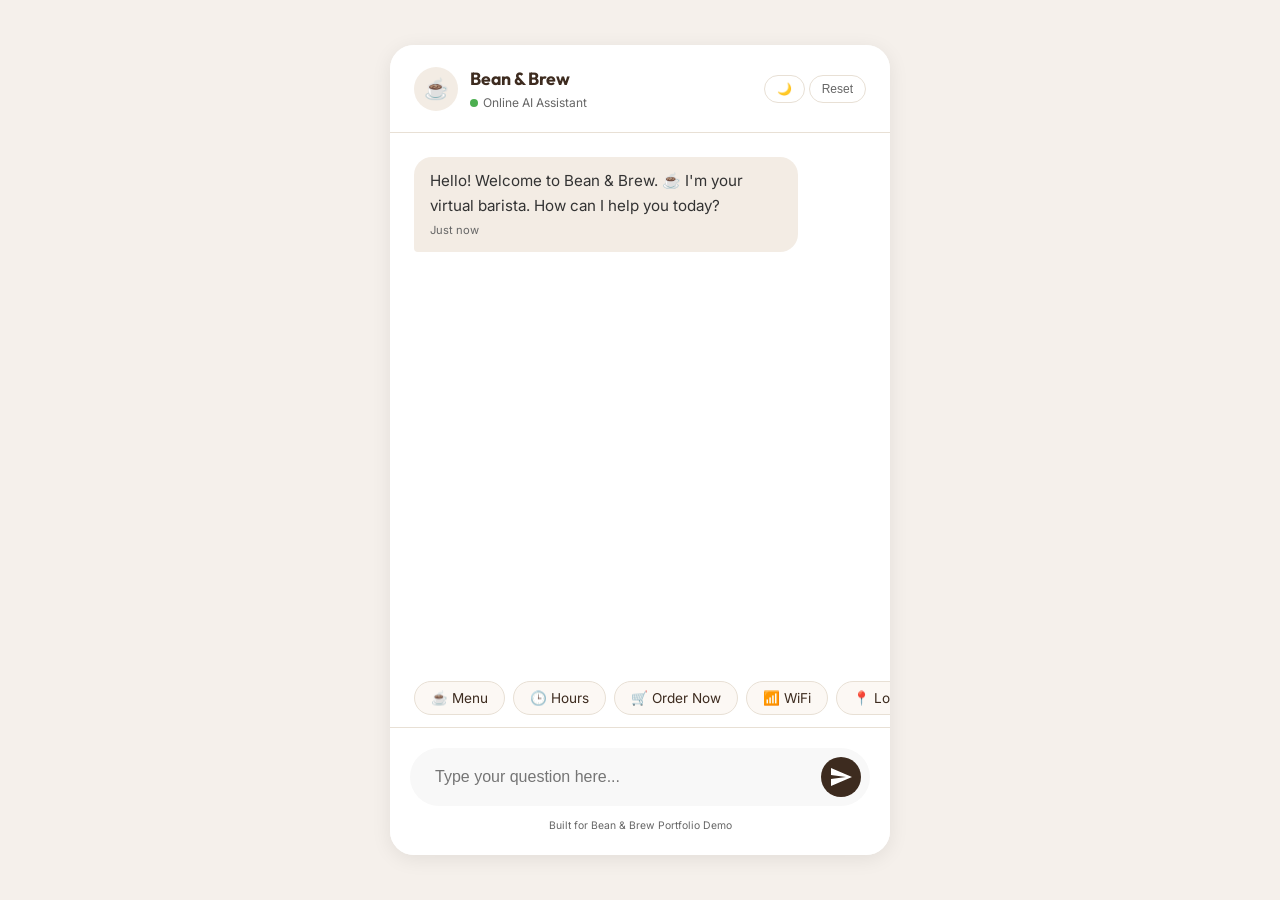
==== index.html @ 19f119d4 "Moved Everything back a level" ====
<!DOCTYPE html>
<html lang="en">

<head>
    <meta charset="UTF-8">
    <meta name="viewport" content="width=device-width, initial-scale=1.0">
    <title>Bean & Brew | AI Barista</title>
    <link rel="stylesheet" href="style.css">
    <!-- Google Fonts for a premium look -->
    <link rel="preconnect" href="https://fonts.googleapis.com">
    <link rel="preconnect" href="https://fonts.gstatic.com" crossorigin>
    <link
        href="https://fonts.googleapis.com/css2?family=Inter:wght@400;500;600&family=Outfit:wght@400;600;700&display=swap"
        rel="stylesheet">
</head>

<body>
    <div class="app-container">
        <!-- Main Chat Container -->
        <main class="chat-container">
            <!-- Header Section -->
            <header class="chat-header">
                <div class="shop-info">
                    <div class="logo-circle">☕</div>
                    <div>
                        <h1>Bean & Brew</h1>
                        <p class="status"><span class="status-dot"></span> Online AI Assistant</p>
                    </div>
                </div>
                <div class="header-actions">
                    <button id="theme-toggle" title="Switch to Dark Roast">🌙</button>
                    <button id="clear-chat" title="Clear Chat">Reset</button>
                </div>

            </header>

            <!-- Messages List -->
            <section id="chat-messages" class="messages-area">
                <!-- Sample welcome message -->
                <div class="message bot-message">
                    <div class="message-content">
                        Hello! Welcome to Bean & Brew. ☕ I'm your virtual barista. How can I help you today?
                    </div>
                    <span class="timestamp">Just now</span>
                </div>
            </section>

            <!-- Quick Action Buttons -->
            <div class="suggestions-container">
                <button class="suggestion-btn" data-query="Can I see the menu?">☕ Menu</button>
                <button class="suggestion-btn" data-query="What are your hours?">🕒 Hours</button>
                <button class="suggestion-btn" data-query="Can I place an order?">🛒 Order Now</button>
                <button class="suggestion-btn" data-query="What is the WiFi password?">📶 WiFi</button>

                <button class="suggestion-btn" data-query="Where are you located?">📍 Location</button>
            </div>

            <!-- Input Section -->

            <footer class="input-area">
                <form id="chat-form" class="input-wrapper">
                    <input type="text" id="user-input" placeholder="Type your question here..." autocomplete="off">
                    <button type="submit" id="send-btn">
                        <svg viewBox="0 0 24 24" width="24" height="24">
                            <path fill="currentColor" d="M2.01 21L23 12 2.01 3 2 10l15 2-15 2z"></path>
                        </svg>
                    </button>
                </form>
                <p class="credits">Built for Bean & Brew Portfolio Demo</p>
            </footer>
        </main>
    </div>

    <!-- JavaScript - will be created in Phase 3 -->
    <script src="app.js"></script>
</body>

</html>
---- style.css ----
/* 
  BEAN & BREW - STYLING 
  Color Palette: 
  - Espresso: #3d2b1f
  - Cream: #fcf8f4
  - Forest: #2d4739
  - Gold: #c4a484
*/

:root {
    --primary-color: #3d2b1f;
    --accent-color: #2d4739;
    --bg-color: #fcf8f4;
    --white: #ffffff;
    --text-main: #333333;
    --text-muted: #666666;
    --border-color: #e8e0d5;
    --shadow: 0 4px 20px rgba(0, 0, 0, 0.08);
    --bot-msg-bg: #f3ece4;
    --user-msg-bg: #3d2b1f;
}

body.dark-mode {
    --primary-color: #f7e8d8;
    --accent-color: #8fb19f;
    --bg-color: #1a1a1a;
    --white: #262626;
    --text-main: #e0e0e0;
    --text-muted: #a0a0a0;
    --border-color: #3d2b1f;
    --bot-msg-bg: #2d2d2d;
    --user-msg-bg: #4a3728;
    background-color: #121212;
}

* {

    margin: 0;
    padding: 0;
    box-sizing: border-box;
}

body {
    font-family: 'Inter', sans-serif;
    background-color: #f5f0eb;
    color: var(--text-main);
    height: 100vh;
    display: flex;
    justify-content: center;
    align-items: center;
    line-height: 1.6;
}

h1,
h2,
h3 {
    font-family: 'Outfit', sans-serif;
}

.app-container {
    width: 100%;
    max-width: 500px;
    height: 90vh;
    background: var(--white);
    border-radius: 24px;
    box-shadow: var(--shadow);
    overflow: hidden;
    position: relative;
    display: flex;
    flex-direction: column;
}

.chat-container {
    display: flex;
    flex-direction: column;
    height: 100%;
    width: 100%;
}


/* HEADER */
.chat-header {
    padding: 20px 24px;
    background: var(--white);
    border-bottom: 1px solid var(--border-color);
    display: flex;
    justify-content: space-between;
    align-items: center;
    z-index: 10;
}

.shop-info {
    display: flex;
    align-items: center;
    gap: 12px;
}

.logo-circle {
    width: 44px;
    height: 44px;
    background: var(--bot-msg-bg);
    border-radius: 50%;
    display: flex;
    justify-content: center;
    align-items: center;
    font-size: 20px;
}

.chat-header h1 {
    font-size: 1.1rem;
    font-weight: 700;
    color: var(--primary-color);
}

.status {
    font-size: 0.75rem;
    color: var(--text-muted);
    display: flex;
    align-items: center;
    gap: 5px;
}

.status-dot {
    width: 8px;
    height: 8px;
    background: #4caf50;
    border-radius: 50%;
}

#clear-chat,
#theme-toggle {
    padding: 6px 12px;
    border-radius: 20px;
    border: 1px solid var(--border-color);
    background: transparent;
    font-size: 0.75rem;
    color: var(--text-muted);
    cursor: pointer;
    transition: all 0.2s;
}

#clear-chat:hover,
#theme-toggle:hover {
    background: var(--bot-msg-bg);
    color: var(--primary-color);
}


/* MESSAGES AREA */
.messages-area {
    flex: 1;
    overflow-y: auto;
    padding: 24px;
    display: flex;
    flex-direction: column;
    gap: 16px;
    scroll-behavior: smooth;
}

/* MESSAGE BUBBLES */
.message {
    max-width: 85%;
    padding: 12px 16px;
    border-radius: 18px;
    font-size: 0.95rem;
    position: relative;
    animation: fadeIn 0.3s ease-out;
}

.bot-message {
    align-self: flex-start;
    background-color: var(--bot-msg-bg);
    color: var(--text-main);
    border-bottom-left-radius: 4px;
}

.user-message {
    align-self: flex-end;
    background-color: var(--user-msg-bg);
    color: var(--white);
    border-bottom-right-radius: 4px;
}

.timestamp {
    font-size: 0.7rem;
    color: var(--text-muted);
    margin-top: 4px;
    display: block;
}

.user-message .timestamp {
    color: rgba(255, 255, 255, 0.7);
    text-align: right;
}

/* SUGGESTIONS AREA */
.suggestions-container {
    display: flex;
    gap: 8px;
    padding: 0 24px 12px 24px;
    /* Balanced side padding */
    overflow-x: auto;
    scroll-behavior: smooth;
    -webkit-overflow-scrolling: touch;
    /* Smooth scroll for iOS */
}

/* Ensure the last button has space at the end of the scroll */
.suggestions-container::after {
    content: '';
    padding-right: 16px;
}

/* Added a subtle, themed scrollbar for better UX */
.suggestions-container::-webkit-scrollbar {
    height: 4px;
}

.suggestions-container::-webkit-scrollbar-track {
    background: transparent;
}

.suggestions-container::-webkit-scrollbar-thumb {
    background: var(--border-color);
    border-radius: 10px;
}


.suggestion-btn {
    white-space: nowrap;
    padding: 8px 16px;
    background: var(--bg-color);
    border: 1px solid var(--border-color);
    border-radius: 20px;
    font-size: 0.85rem;
    color: var(--primary-color);
    cursor: pointer;
    transition: all 0.2s;
    font-family: 'Inter', sans-serif;
}

.suggestion-btn:hover {
    background: var(--bot-msg-bg);
    border-color: var(--primary-color);
}

/* INPUT AREA */

.input-area {
    padding: 20px;
    background: var(--white);
    border-top: 1px solid var(--border-color);
}

.input-wrapper {
    display: flex;
    background: #f8f8f8;
    padding: 8px;
    border-radius: 30px;
    align-items: center;
    border: 1px solid transparent;
    transition: border 0.3s;
}

.input-wrapper:focus-within {
    border-color: var(--gold);
    background: var(--white);
}

#user-input {
    flex: 1;
    border: none;
    background: transparent;
    padding: 8px 16px;
    outline: none;
    font-size: 1rem;
}

#send-btn {
    background: var(--primary-color);
    color: var(--white);
    border: none;
    width: 40px;
    height: 40px;
    border-radius: 50%;
    display: flex;
    justify-content: center;
    align-items: center;
    cursor: pointer;
    transition: transform 0.2s;
}

#send-btn:hover {
    transform: scale(1.05);
}

.credits {
    text-align: center;
    font-size: 0.65rem;
    color: var(--text-muted);
    margin-top: 12px;
}

/* TYPING INDICATOR */
.typing-indicator {
    display: flex;
    gap: 4px;
    padding: 4px 0;
}

.typing-indicator span {
    width: 8px;
    height: 8px;
    background-color: var(--text-muted);
    border-radius: 50%;
    display: inline-block;
    opacity: 0.4;
    animation: typing 1s infinite alternate;
}

.typing-indicator span:nth-child(2) {
    animation-delay: 0.2s;
}

.typing-indicator span:nth-child(3) {
    animation-delay: 0.4s;
}

@keyframes typing {
    from {
        opacity: 0.4;
        transform: scale(1);
    }

    to {
        opacity: 1;
        transform: scale(1.2);
    }
}

/* ANIMATIONS */
@keyframes fadeIn {
    from {
        opacity: 0;
        transform: translateY(10px);
    }

    to {
        opacity: 1;
        transform: translateY(0);
    }
}


/* MOBILE RESPONSIVENESS */
@media (max-width: 600px) {
    .app-container {
        height: 100vh;
        border-radius: 0;
    }
}
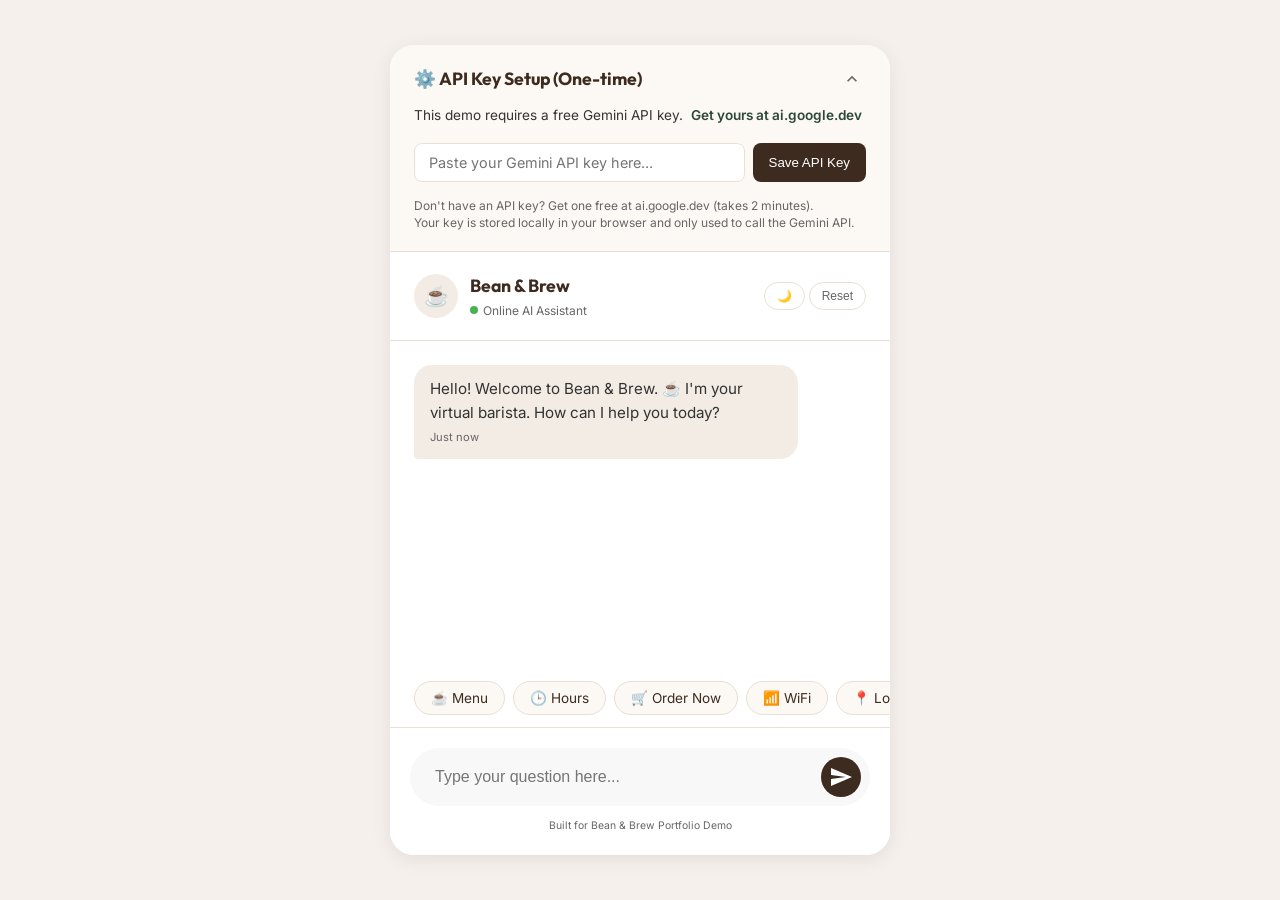
==== commit a7fdb3be: "Making UI Changes for API Key" ====
--- a/index.html
+++ b/index.html
@@ -16,6 +16,25 @@
 
 <body>
     <div class="app-container">
+        <!-- API Key Setup Section -->
+        <div id="api-setup-section" class="api-setup-card">
+            <div class="api-setup-header">
+                <h2>⚙️ API Key Setup (One-time)</h2>
+                <button type="button" id="minimize-api-btn" class="minimize-btn" title="Minimize">
+                    <svg viewBox="0 0 24 24" width="20" height="20">
+                        <path fill="currentColor" d="M7.41 15.41L12 10.83l4.59 4.58L18 14l-6-6-6 6z"></path>
+                    </svg>
+                </button>
+            </div>
+            <p>This demo requires a free Gemini API key. <a href="https://ai.google.dev" target="_blank" class="api-link-btn">Get yours at ai.google.dev</a></p>
+            <div class="api-input-group">
+                <input type="password" id="api-key-input" placeholder="Paste your Gemini API key here..." autocomplete="off">
+                <button id="save-api-key-btn">Save API Key</button>
+            </div>
+            <p class="api-security-note">Don't have an API key? Get one free at ai.google.dev (takes 2 minutes).<br>Your key is stored locally in your browser and only used to call the Gemini API.</p>
+            <p id="api-key-status" class="api-status hidden">✅ API key saved!</p>
+        </div>
+
         <!-- Main Chat Container -->
         <main class="chat-container">
             <!-- Header Section -->
--- a/style.css
+++ b/style.css
@@ -18,6 +18,7 @@
     --shadow: 0 4px 20px rgba(0, 0, 0, 0.08);
     --bot-msg-bg: #f3ece4;
     --user-msg-bg: #3d2b1f;
+    --gold: #c4a484;
 }
 
 body.dark-mode {
@@ -31,6 +32,7 @@
     --bot-msg-bg: #2d2d2d;
     --user-msg-bg: #4a3728;
     background-color: #121212;
+    --gold: #d4b494;
 }
 
 * {
@@ -73,7 +75,8 @@
 .chat-container {
     display: flex;
     flex-direction: column;
-    height: 100%;
+    flex: 1;
+    overflow: hidden;
     width: 100%;
 }
 
@@ -358,4 +361,157 @@
         height: 100vh;
         border-radius: 0;
     }
+}
+
+/* API SETUP SECTION */
+.api-setup-card {
+    background: var(--bg-color);
+    border-bottom: 1px solid var(--border-color);
+    padding: 20px 24px;
+    display: flex;
+    flex-direction: column;
+    gap: 12px;
+    transition: all 0.3s ease;
+}
+
+.api-setup-card.collapsed {
+    padding: 10px 24px;
+    cursor: pointer;
+    opacity: 0.7;
+}
+
+.api-setup-card.collapsed:hover {
+    opacity: 1;
+    background: var(--bot-msg-bg);
+}
+
+.api-setup-card.collapsed > *:not(.api-setup-header) {
+    display: none;
+}
+
+.api-setup-card.collapsed .api-setup-header h2 {
+    font-size: 0.9rem;
+    display: flex;
+    justify-content: space-between;
+    align-items: center;
+    margin: 0;
+}
+
+.api-setup-card.collapsed .api-setup-header h2::after {
+    content: "✅ Key Saved (Click to edit)";
+    font-size: 0.8rem;
+    color: #4caf50;
+    font-weight: normal;
+}
+
+.api-setup-card.collapsed .minimize-btn {
+    display: none;
+}
+
+.api-setup-header {
+    display: flex;
+    justify-content: space-between;
+    align-items: center;
+    width: 100%;
+}
+
+.api-setup-card h2 {
+    font-size: 1.1rem;
+    color: var(--primary-color);
+    margin: 0;
+}
+
+.minimize-btn {
+    background: transparent;
+    border: none;
+    color: var(--text-muted);
+    cursor: pointer;
+    border-radius: 50%;
+    width: 28px;
+    height: 28px;
+    display: flex;
+    justify-content: center;
+    align-items: center;
+    transition: background 0.2s;
+}
+
+.minimize-btn:hover {
+    background: rgba(0,0,0,0.05);
+}
+
+body.dark-mode .minimize-btn:hover {
+    background: rgba(255,255,255,0.1);
+}
+
+.api-setup-card p {
+    font-size: 0.85rem;
+    color: var(--text-main);
+}
+
+.api-link-btn {
+    display: inline-block;
+    color: var(--accent-color);
+    font-weight: 600;
+    text-decoration: none;
+    margin-left: 4px;
+}
+
+.api-link-btn:hover {
+    text-decoration: underline;
+}
+
+.api-input-group {
+    display: flex;
+    gap: 8px;
+    margin-top: 4px;
+}
+
+#api-key-input {
+    flex: 1;
+    padding: 10px 14px;
+    border: 1px solid var(--border-color);
+    border-radius: 8px;
+    font-size: 0.9rem;
+    outline: none;
+    font-family: 'Inter', sans-serif;
+    background: var(--white);
+    color: var(--text-main);
+    transition: border 0.3s;
+}
+
+#api-key-input:focus {
+    border-color: var(--primary-color);
+}
+
+#save-api-key-btn {
+    padding: 10px 16px;
+    background: var(--primary-color);
+    color: var(--white);
+    border: none;
+    border-radius: 8px;
+    cursor: pointer;
+    font-weight: 500;
+    transition: background 0.2s;
+    white-space: nowrap;
+}
+
+#save-api-key-btn:hover {
+    background: var(--accent-color);
+}
+
+.api-security-note {
+    font-size: 0.75rem !important;
+    color: var(--text-muted) !important;
+    line-height: 1.4;
+    margin-top: 4px;
+}
+
+.api-status {
+    font-size: 0.85rem;
+    color: #4caf50 !important;
+    font-weight: 600;
+}
+
+.api-status.hidden {
+    display: none;
 }
